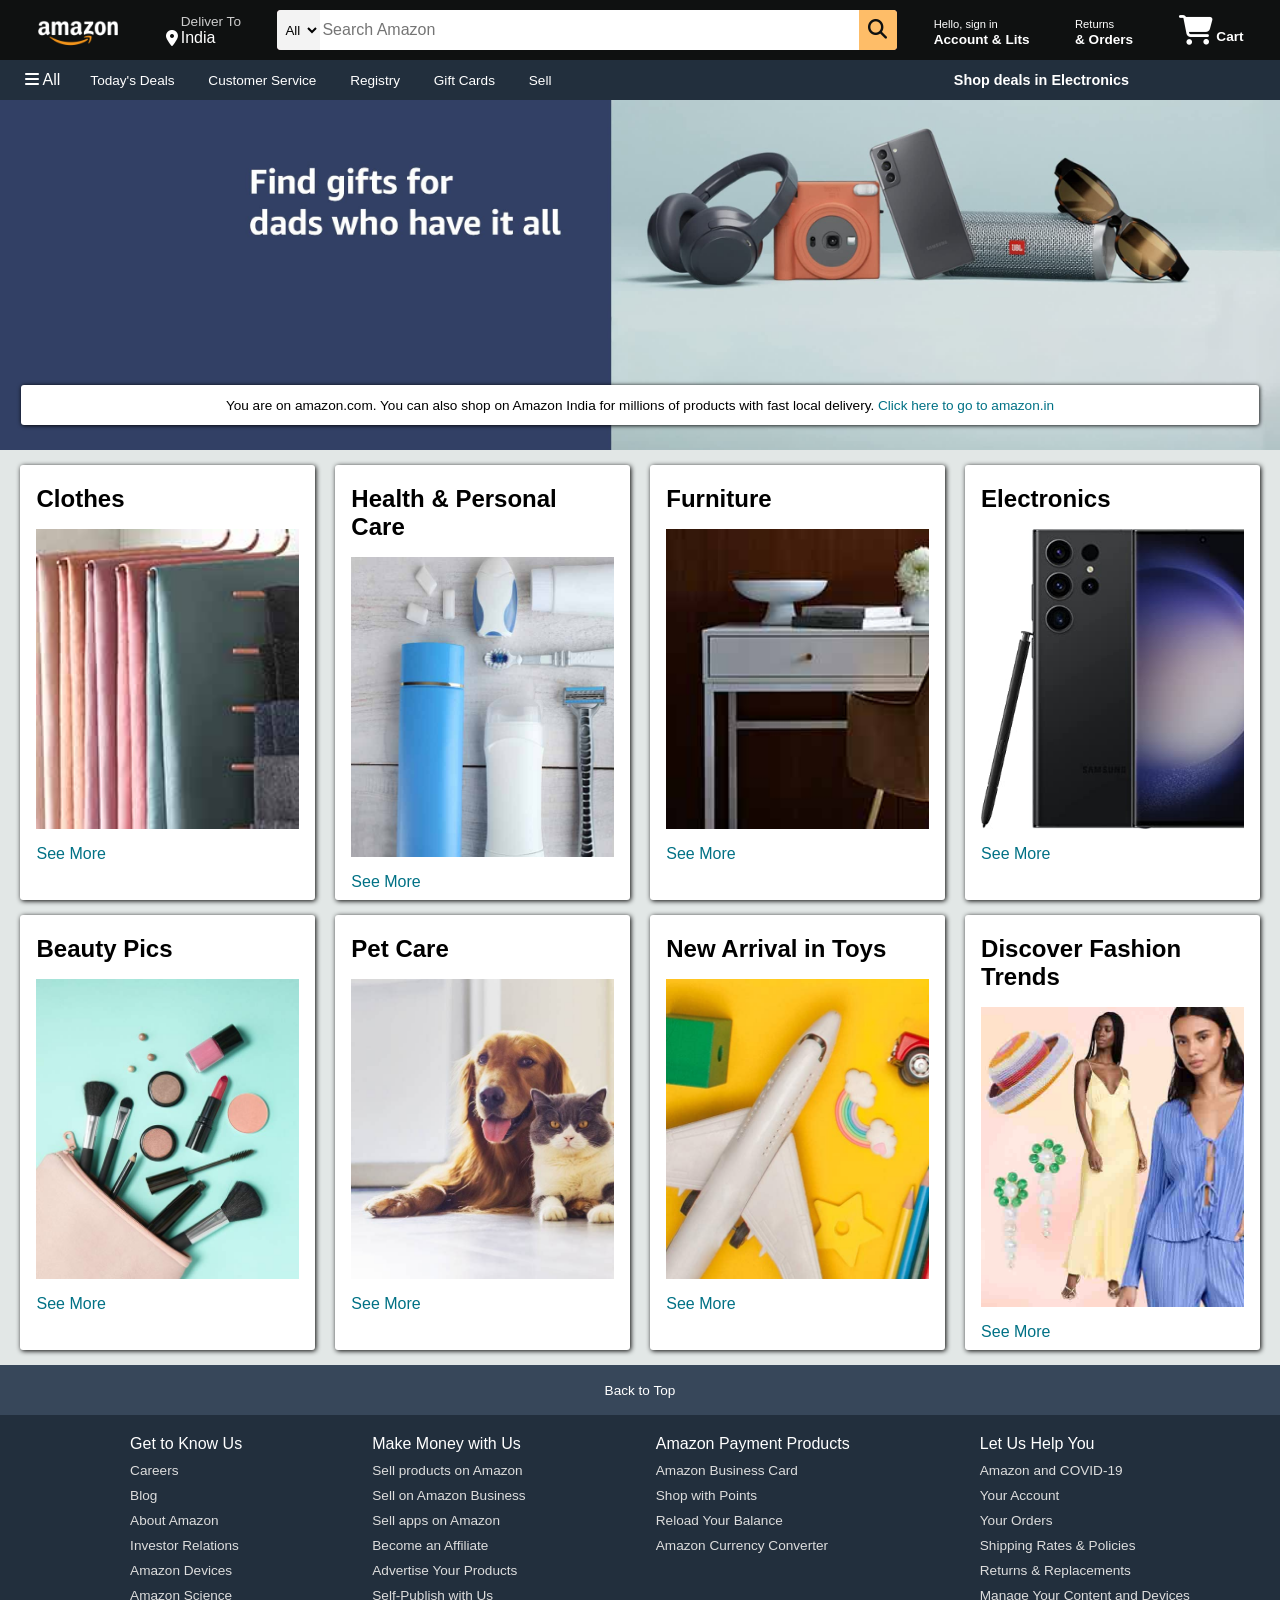
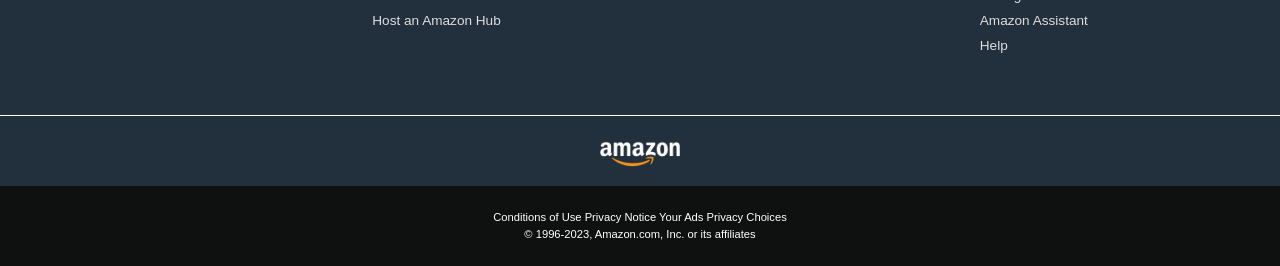
==== index.html @ 1b5a0511 "Seventh Project Amazon Clone" ====
<!DOCTYPE html>
<html lang="en">

<head>
    <meta charset="UTF-8">
    <link rel="icon" href="logoA.png">
    <meta name="viewport" content="width=device-width, initial-scale=1.0">
    <title>Amazon</title>
    <link rel="stylesheet" href="https://cdnjs.cloudflare.com/ajax/libs/font-awesome/6.4.2/css/all.min.css"
        integrity="sha512-z3gLpd7yknf1YoNbCzqRKc4qyor8gaKU1qmn+CShxbuBusANI9QpRohGBreCFkKxLhei6S9CQXFEbbKuqLg0DA=="
        crossorigin="anonymous" referrerpolicy="no-referrer" />
    <link rel="stylesheet" href="style.css">
</head>

<body>
      <header>
        <div class="navbar">

           <!-- box 1---------------------------- -->

            <div class="nav-logo border">
                <div class="logo"></div>
            </div>
            
            <!-- box 2----------------------------- -->

            <div class="nav-address border">
                <p class="add-first">Deliver To</p>
                <div class="add-icon">
                    <i class="fa-solid fa-location-dot"></i>
                    <p class="add-second">India</p>
                </div>
            </div>

             <!-- box 3--------------------------- -->

            <div class="nav-search">
                <select class="search-select">
                    <option>All</option>
                </select>
                <input placeholder="Search Amazon" class="search-input">
                <div class="search-icon">
                    <i class="fa-solid fa-magnifying-glass"></i>
                </div>
            </div>

             <!-- box 4------------------------------ -->

            <div class="nav-singin border">
                <p><span>Hello, sign in</span></p>
                <p class="nav-second">Account & Lits</p>
            </div>

             <!-- box 5---------------------------------- -->

            <div class="nav-return border">
                <p><span>Returns</span></p>
                <p class="nav-second">& Orders</p>
            </div>

             <!-- box 6------------------------------ -->

            <div class="nav-cart border">
                <i class="fa-solid fa-cart-shopping"></i>
                Cart
            </div>
        </div>

        <div class="panel">
            <div class="panel-all">
                <i class="fa-solid fa-bars"></i>
                 All
            </div>

            <div class="panel-ops">
                <p>Today's Deals</p>
                <p>Customer Service</p>
                <p>Registry</p>
                <p>Gift Cards</p>
                <p>Sell</p>
            </div>

            <div class="panel-deals">
                <p>Shop deals in Electronics</p>
            </div>
        </div>
      </header>

      <div class="hero-section">
        <div class="hero-msg">
            <p>You are on amazon.com. You can also shop on Amazon India for millions of products with fast local delivery. <a>Click here to go to amazon.in</a></p>
        </div>
      </div>

      <div class="shop-section">
        <div class="box1 box">
            <div class="box-content">
                <h2>Clothes</h2>
                <div class="box-img" style="background-image: url('box1_image.jpg');"></div>
                <p>See More</p>
            </div>
        </div>
        <div class="box2 box">
            <div class="box-content">
                <h2>Health & Personal Care</h2>
                <div class="box-img" style="background-image: url('box2_image.jpg');"></div>
                <p>See More</p>
            </div>
        </div>
        <div class="box3 box">
            <div class="box-content">
                <h2>Furniture</h2>
                <div class="box-img" style="background-image: url('box3_image.jpg');"></div>
                <p>See More</p>
            </div>
        </div>
        <div class="box4 box">
            <div class="box-content">
                <h2>Electronics</h2>
                <div class="box-img" style="background-image: url('box4_image.jpg');"></div>
                <p>See More</p>
            </div>
        </div>


        <div class="box1 box">
            <div class="box-content">
                <h2>Beauty Pics</h2>
                <div class="box-img" style="background-image: url('box5_image.jpg');"></div>
                <p>See More</p>
            </div>
        </div>
        <div class="box2 box">
            <div class="box-content">
                <h2>Pet Care</h2>
                <div class="box-img" style="background-image: url('box6_image.jpg');"></div>
                <p>See More</p>
            </div>
        </div>
        <div class="box3 box">
            <div class="box-content">
                <h2>New Arrival in Toys</h2>
                <div class="box-img" style="background-image: url('box7_image.jpg');"></div>
                <p>See More</p>
            </div>
        </div>
        <div class="box4 box">
            <div class="box-content">
                <h2>Discover Fashion Trends</h2>
                <div class="box-img" style="background-image: url('box8_image.jpg');"></div>
                <p>See More</p>
            </div>
        </div>
      </div>

      <footer>
        <div class="foot-panel1">
            Back to Top
        </div>

        <div class="foot-panel2">
            <ul>
                <p>Get to Know Us</p>
                <a>Careers</a>
                <a>Blog</a>
                <a>About Amazon</a>
                <a>Investor Relations</a>
                <a>Amazon Devices</a>
                <a>Amazon Science</a>
            </ul>

            <ul>
                <p>Make Money with Us</p>
                <a>Sell products on Amazon</a>
                <a>Sell on Amazon Business</a>
                <a>Sell apps on Amazon</a>
                <a>Become an Affiliate</a>
                <a>Advertise Your Products</a>
                <a>Self-Publish with Us</a>
                <a>Host an Amazon Hub</a>
            </ul>

            <ul>
                <p>Amazon Payment Products</p>
                <a>Amazon Business Card</a>
                <a>Shop with Points</a>
                <a>Reload Your Balance</a>
                <a>Amazon Currency Converter</a>
            </ul>

            <ul>
                <p>Let Us Help You</p>
                <a>Amazon and COVID-19</a>
                <a>Your Account</a>
                <a>Your Orders</a>
                <a>Shipping Rates & Policies</a>
                <a>Returns & Replacements</a>
                <a>Manage Your Content and Devices</a>
                <a>Amazon Assistant</a>
                <a>Help</a>
            </ul>
        </div>

        <div class="foot-panel3">
            <div class="logo"></div>
        </div>

        <div class="foot-panel4">
            <div class="passes">
                <a>Conditions of Use</a>
                <a>Privacy Notice</a>
                <a>Your Ads Privacy Choices</a>
            </div>

            <div class="copyright">
                © 1996-2023, Amazon.com, Inc. or its affiliates
            </div>
        </div>

      </footer>
</body>

</html>
---- style.css ----
*{
    margin: 0;
    font-family: Arial;
    border: border-box;
}

.navbar {
    height: 60px;
    background-color: #0f1111;
    color: white;
    display: flex;
    align-items: center;
    justify-content: space-evenly;
}

.nav-logo {
    height: 50px;
    width: 100px;
}

.logo {
    background-image: url("amazon_logo.png");
    background-size: cover;
    height: 50px;
    width: 100%;
}

.border {
    border: 1.5px solid transparent;
}

.border:hover{
    border: 1.5px solid white;
}


/* box 2 ******************************************************************/

.nav-address {
    padding: 8px;
}

.add-first{
    color: #cccccc;
    font-size: .85rem;
    margin-left: 15px;
}

.add-second {
    font-size: 1rem;
    margin-left: 3px;
}

.add-icon{
    display: flex;
    align-items: center;
}

/* /box 3 ************************************************************/

.nav-search{
    display: flex;
    justify-content: space-evenly;
    background-color: pink;
    width: 620px;
    height: 40px;
    border-radius: 4px;
}

.search-select{
    background-color: #f3f3f3;
    width: 50px;
    text-align: center;
    border-top-left-radius: 4px;
    border-bottom-left-radius: 4px;
    border: none;
}

.search-input{
    width: 100%;
    font-size: 1rem;
    border: none;
}

.search-icon{
    width: 45px;
    display: flex;
    align-items: center;
    justify-content: center;
    font-size: 1.2rem;
    background-color: #febd68;
    border-top-right-radius: 4px;
    border-bottom-right-radius: 4px;
    color: #0f1111;
}

.nav-search:hover{
    border: 2px solid orange;
}

/* box 4 ********************************************/

.nav-singin{
    padding: 8px;
}

span{
    font-size: .7rem;
}

.nav-second{
    font-size: .85rem;
    font-weight: 700;
}


/* box 6**********************************************/

.nav-return{
    padding: 8px;
}

/* box 6**********************************************/

.nav-cart i{
     font-size: 30px;
}

.nav-cart {
    font-size: .85rem;
    font-weight: 700;
    padding: 8px;
}


/* panel ****************************************** */

.panel{
    height: 40px;
    background-color: #222f3d;
    display: flex;
    color: white;
    align-items: center;
    /* justify-content: space-between; */
    padding-left: 25px;
}

.panel-ops p{
    display: inline;
    margin: 15px;
}

.panel-ops{
    width: 70%;
    font-size: .85rem;
    padding-left:15px;
}

.panel-deals{
     font-size: .9rem;
     font-weight: 700;
}


/* hero section ***************************************/

.hero-section{
    background-image: url("hero_image.jpg");
    background-size: cover;
    height: 350px;
    display: flex;
    justify-content: center;
    align-items: end;
}

.hero-msg{
    background-color: white;
    color: black;
    height: 40px;
    display: flex;
    align-items: center;
    justify-content: center;
    font-size: .85rem;
    width: 96.75%;
    margin-bottom: 25px;
    box-shadow: .5px .5px 4px black;
    border-radius: 3px;
}

.hero-msg a{
    color: #007185;
}


/* shop section******************************* */

.shop-section {
    display: flex;
    flex-wrap: wrap;
    justify-content: space-evenly;
    background-color: #e2e7e6;
}

.box{
    /* border: 2px solid black; */
    height: 400px;
    width: 23%;
    background-color: white;
    padding: 20px 0px 15px;
    margin-top: 15px;
    box-shadow: 1px 1px 5px black;
    border-radius: 3px;
}

.box-img{
    height: 300px;
    background-size: cover;
    margin-top: 1rem;
    margin-bottom: 1rem;
}

.box-content {
    margin-left: 1rem;
    margin-right: 1rem;
}

.box-content p{
    color: #007185;
}

/* footer panel ************************************* */

footer{
    margin-top: 15px;
}

.foot-panel1{
    background-color: #37475a;
    color: white;
    height: 50px;
    display: flex;
    justify-content: center;
    align-items: center;
    font-size: .85rem;
}


/* footer pane2 ************************************* */

.foot-panel2 {
    background-color: #222f3d;
    color: white;
    height: 300px;
    display: flex;
    justify-content: space-evenly;
}

ul{
    margin-top: 20px;
}

ul a{
    display: block;
    font-size: .85rem;
    margin-top: 10px;
    color: #dddddd;
}


/* footer pane3 ************************************* */

.foot-panel3{
    background-color: #222f3d;
    color: white;
    border-top: 0.5px solid white;
    height: 70px;
    display: flex;
    justify-content: center;
    align-items: center;
}

.logo{
    background-image: url("amazon_logo.png");
    background-size: cover;
    height: 50px;
    width: 100px;
}

/* footer pane4 ************************************* */

.foot-panel4{
    background-color: #0f1111;
    color: white;
    height: 80px;
    font-size: .7rem;
    text-align: center;
}

.passes{ 
    padding-top: 25px;
}

.copyright{
    padding-top: 5px;
}

/* body********************************************* */

body{
    background-color: #e2e7e6 ;
}
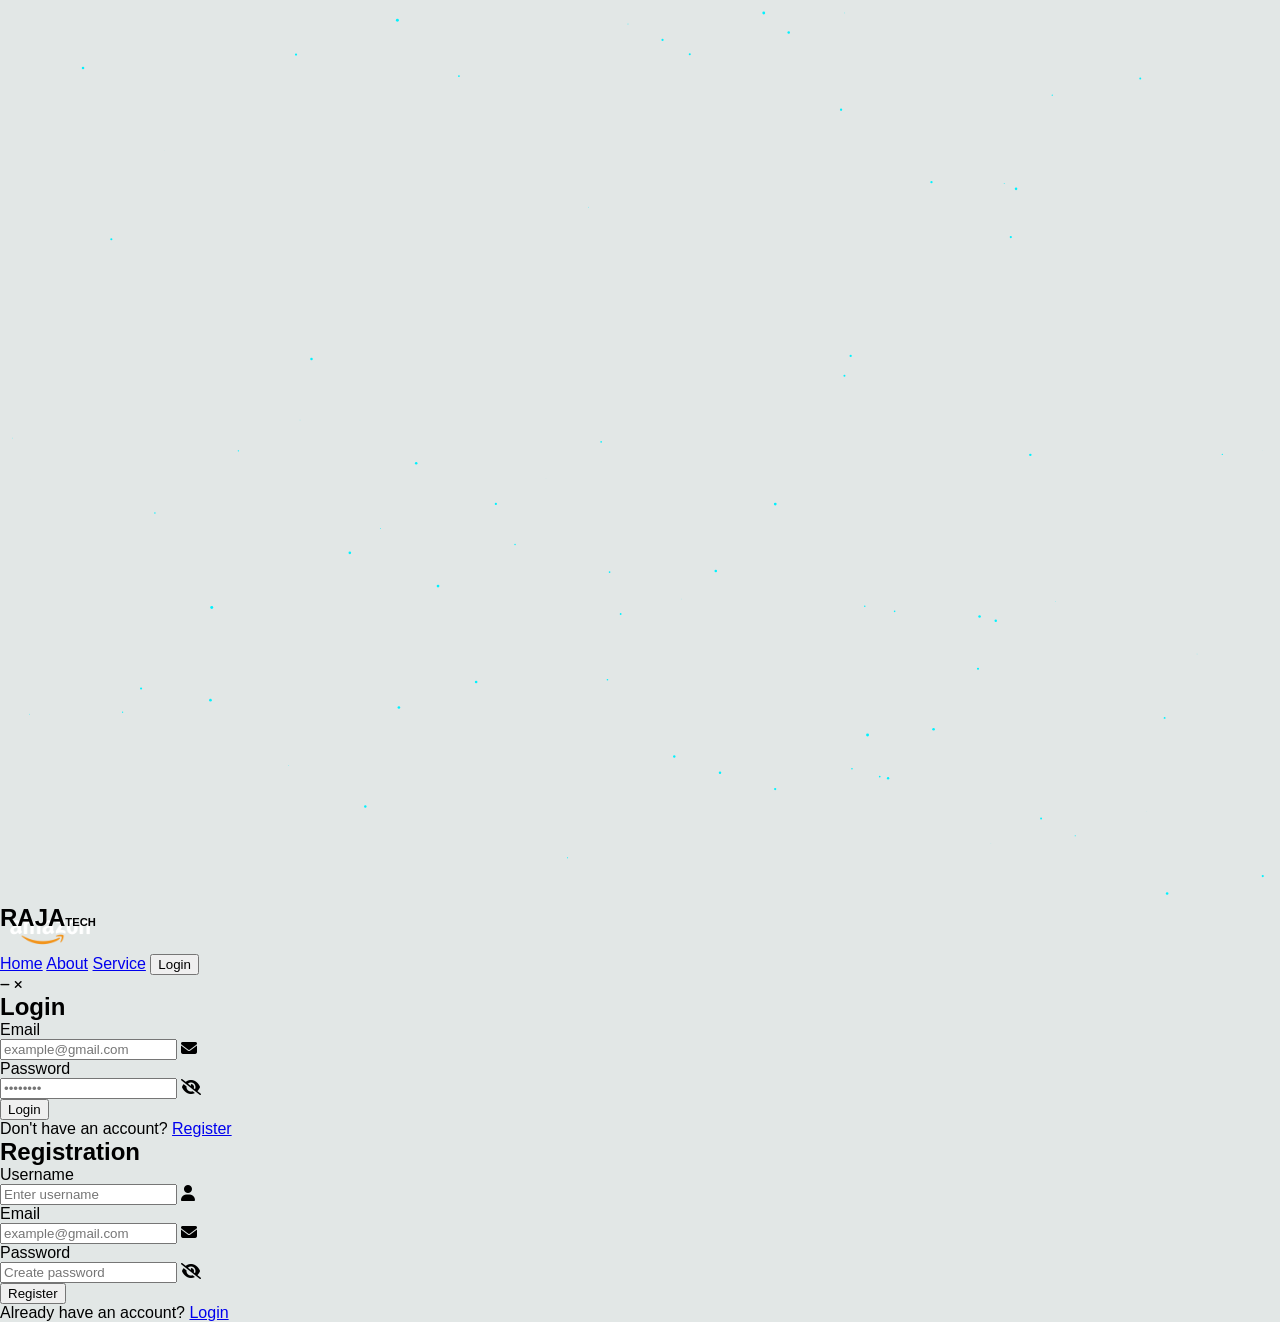
==== commit 27b01f99: "Add files via upload" ====
--- a/index.html
+++ b/index.html
@@ -1,223 +1,91 @@
 <!DOCTYPE html>
 <html lang="en">
-
 <head>
     <meta charset="UTF-8">
-    <link rel="icon" href="logoA.png">
     <meta name="viewport" content="width=device-width, initial-scale=1.0">
-    <title>Amazon</title>
-    <link rel="stylesheet" href="https://cdnjs.cloudflare.com/ajax/libs/font-awesome/6.4.2/css/all.min.css"
-        integrity="sha512-z3gLpd7yknf1YoNbCzqRKc4qyor8gaKU1qmn+CShxbuBusANI9QpRohGBreCFkKxLhei6S9CQXFEbbKuqLg0DA=="
-        crossorigin="anonymous" referrerpolicy="no-referrer" />
+    <title>Professional Tech Portal</title>
+    <link href="https://fonts.googleapis.com/css2?family=Poppins:wght@300;400;500;600;700&display=swap" rel="stylesheet">
+    <link rel="stylesheet" href="https://cdnjs.cloudflare.com/ajax/libs/font-awesome/6.4.0/css/all.min.css">
     <link rel="stylesheet" href="style.css">
 </head>
+<body>
 
-<body>
-      <header>
-        <div class="navbar">
+    <canvas id="particleCanvas"></canvas>
 
-           <!-- box 1---------------------------- -->
+    <header>
+        <h2 class="logo">RAJA<span>TECH</span></h2>
+        <nav class="navigation">
+            <a href="index.html">Home</a>
+            <a href="general.html">About</a>
+            <a href="general.html">Service</a>
+            <button class="btnLogin-popup">Login</button>
+        </nav>
+    </header>
 
-            <div class="nav-logo border">
-                <div class="logo"></div>
-            </div>
-            
-            <!-- box 2----------------------------- -->
+    <div class="wrapper">
+        <div class="window-controls">
+            <span class="icon-minimize"><i class="fa-solid fa-minus"></i></span>
+            <span class="icon-close"><i class="fa-solid fa-xmark"></i></span>
+        </div>
 
-            <div class="nav-address border">
-                <p class="add-first">Deliver To</p>
-                <div class="add-icon">
-                    <i class="fa-solid fa-location-dot"></i>
-                    <p class="add-second">India</p>
-                </div>
+        <div class="form-container">
+            <div class="form-box login">
+                <h2>Login</h2>
+                <form id="loginForm">
+                    <div class="input-group">
+                        <label>Email</label>
+                        <div class="field">
+                            <input type="email" id="logEmail" placeholder="example@gmail.com" required>
+                            <i class="fa-solid fa-envelope"></i>
+                        </div>
+                    </div>
+                    <div class="input-group">
+                        <label>Password</label>
+                        <div class="field">
+                            <input type="password" id="logPass" placeholder="••••••••" required>
+                            <i class="fa-solid fa-eye-slash toggle-password" data-target="logPass"></i>
+                        </div>
+                    </div>
+                    <button type="submit" class="btn">Login</button>
+                    <div class="login-register">
+                        <p>Don't have an account? <a href="profile.html" class="register-link">Register</a></p>
+                    </div>
+                </form>
             </div>
 
-             <!-- box 3--------------------------- -->
-
-            <div class="nav-search">
-                <select class="search-select">
-                    <option>All</option>
-                </select>
-                <input placeholder="Search Amazon" class="search-input">
-                <div class="search-icon">
-                    <i class="fa-solid fa-magnifying-glass"></i>
-                </div>
-            </div>
-
-             <!-- box 4------------------------------ -->
-
-            <div class="nav-singin border">
-                <p><span>Hello, sign in</span></p>
-                <p class="nav-second">Account & Lits</p>
-            </div>
-
-             <!-- box 5---------------------------------- -->
-
-            <div class="nav-return border">
-                <p><span>Returns</span></p>
-                <p class="nav-second">& Orders</p>
-            </div>
-
-             <!-- box 6------------------------------ -->
-
-            <div class="nav-cart border">
-                <i class="fa-solid fa-cart-shopping"></i>
-                Cart
+            <div class="form-box register">
+                <h2>Registration</h2>
+                <form id="regForm">
+                    <div class="input-group">
+                        <label>Username</label>
+                        <div class="field">
+                            <input type="text" id="regUser" placeholder="Enter username" required>
+                            <i class="fa-solid fa-user"></i>
+                        </div>
+                    </div>
+                    <div class="input-group">
+                        <label>Email</label>
+                        <div class="field">
+                            <input type="email" id="regEmail" placeholder="example@gmail.com" required>
+                            <i class="fa-solid fa-envelope"></i>
+                        </div>
+                    </div>
+                    <div class="input-group">
+                        <label>Password</label>
+                        <div class="field">
+                            <input type="password" id="regPass" placeholder="Create password" required>
+                            <i class="fa-solid fa-eye-slash toggle-password" data-target="regPass"></i>
+                        </div>
+                    </div>
+                    <button type="submit" class="btn">Register</button>
+                    <div class="login-register">
+                        <p>Already have an account? <a href="wlcmpage.html" class="login-link">Login</a></p>
+                    </div>
+                </form>
             </div>
         </div>
+    </div>
 
-        <div class="panel">
-            <div class="panel-all">
-                <i class="fa-solid fa-bars"></i>
-                 All
-            </div>
-
-            <div class="panel-ops">
-                <p>Today's Deals</p>
-                <p>Customer Service</p>
-                <p>Registry</p>
-                <p>Gift Cards</p>
-                <p>Sell</p>
-            </div>
-
-            <div class="panel-deals">
-                <p>Shop deals in Electronics</p>
-            </div>
-        </div>
-      </header>
-
-      <div class="hero-section">
-        <div class="hero-msg">
-            <p>You are on amazon.com. You can also shop on Amazon India for millions of products with fast local delivery. <a>Click here to go to amazon.in</a></p>
-        </div>
-      </div>
-
-      <div class="shop-section">
-        <div class="box1 box">
-            <div class="box-content">
-                <h2>Clothes</h2>
-                <div class="box-img" style="background-image: url('box1_image.jpg');"></div>
-                <p>See More</p>
-            </div>
-        </div>
-        <div class="box2 box">
-            <div class="box-content">
-                <h2>Health & Personal Care</h2>
-                <div class="box-img" style="background-image: url('box2_image.jpg');"></div>
-                <p>See More</p>
-            </div>
-        </div>
-        <div class="box3 box">
-            <div class="box-content">
-                <h2>Furniture</h2>
-                <div class="box-img" style="background-image: url('box3_image.jpg');"></div>
-                <p>See More</p>
-            </div>
-        </div>
-        <div class="box4 box">
-            <div class="box-content">
-                <h2>Electronics</h2>
-                <div class="box-img" style="background-image: url('box4_image.jpg');"></div>
-                <p>See More</p>
-            </div>
-        </div>
-
-
-        <div class="box1 box">
-            <div class="box-content">
-                <h2>Beauty Pics</h2>
-                <div class="box-img" style="background-image: url('box5_image.jpg');"></div>
-                <p>See More</p>
-            </div>
-        </div>
-        <div class="box2 box">
-            <div class="box-content">
-                <h2>Pet Care</h2>
-                <div class="box-img" style="background-image: url('box6_image.jpg');"></div>
-                <p>See More</p>
-            </div>
-        </div>
-        <div class="box3 box">
-            <div class="box-content">
-                <h2>New Arrival in Toys</h2>
-                <div class="box-img" style="background-image: url('box7_image.jpg');"></div>
-                <p>See More</p>
-            </div>
-        </div>
-        <div class="box4 box">
-            <div class="box-content">
-                <h2>Discover Fashion Trends</h2>
-                <div class="box-img" style="background-image: url('box8_image.jpg');"></div>
-                <p>See More</p>
-            </div>
-        </div>
-      </div>
-
-      <footer>
-        <div class="foot-panel1">
-            Back to Top
-        </div>
-
-        <div class="foot-panel2">
-            <ul>
-                <p>Get to Know Us</p>
-                <a>Careers</a>
-                <a>Blog</a>
-                <a>About Amazon</a>
-                <a>Investor Relations</a>
-                <a>Amazon Devices</a>
-                <a>Amazon Science</a>
-            </ul>
-
-            <ul>
-                <p>Make Money with Us</p>
-                <a>Sell products on Amazon</a>
-                <a>Sell on Amazon Business</a>
-                <a>Sell apps on Amazon</a>
-                <a>Become an Affiliate</a>
-                <a>Advertise Your Products</a>
-                <a>Self-Publish with Us</a>
-                <a>Host an Amazon Hub</a>
-            </ul>
-
-            <ul>
-                <p>Amazon Payment Products</p>
-                <a>Amazon Business Card</a>
-                <a>Shop with Points</a>
-                <a>Reload Your Balance</a>
-                <a>Amazon Currency Converter</a>
-            </ul>
-
-            <ul>
-                <p>Let Us Help You</p>
-                <a>Amazon and COVID-19</a>
-                <a>Your Account</a>
-                <a>Your Orders</a>
-                <a>Shipping Rates & Policies</a>
-                <a>Returns & Replacements</a>
-                <a>Manage Your Content and Devices</a>
-                <a>Amazon Assistant</a>
-                <a>Help</a>
-            </ul>
-        </div>
-
-        <div class="foot-panel3">
-            <div class="logo"></div>
-        </div>
-
-        <div class="foot-panel4">
-            <div class="passes">
-                <a>Conditions of Use</a>
-                <a>Privacy Notice</a>
-                <a>Your Ads Privacy Choices</a>
-            </div>
-
-            <div class="copyright">
-                © 1996-2023, Amazon.com, Inc. or its affiliates
-            </div>
-        </div>
-
-      </footer>
+    <script src="script.js"></script>
 </body>
-
-</html>+</html>
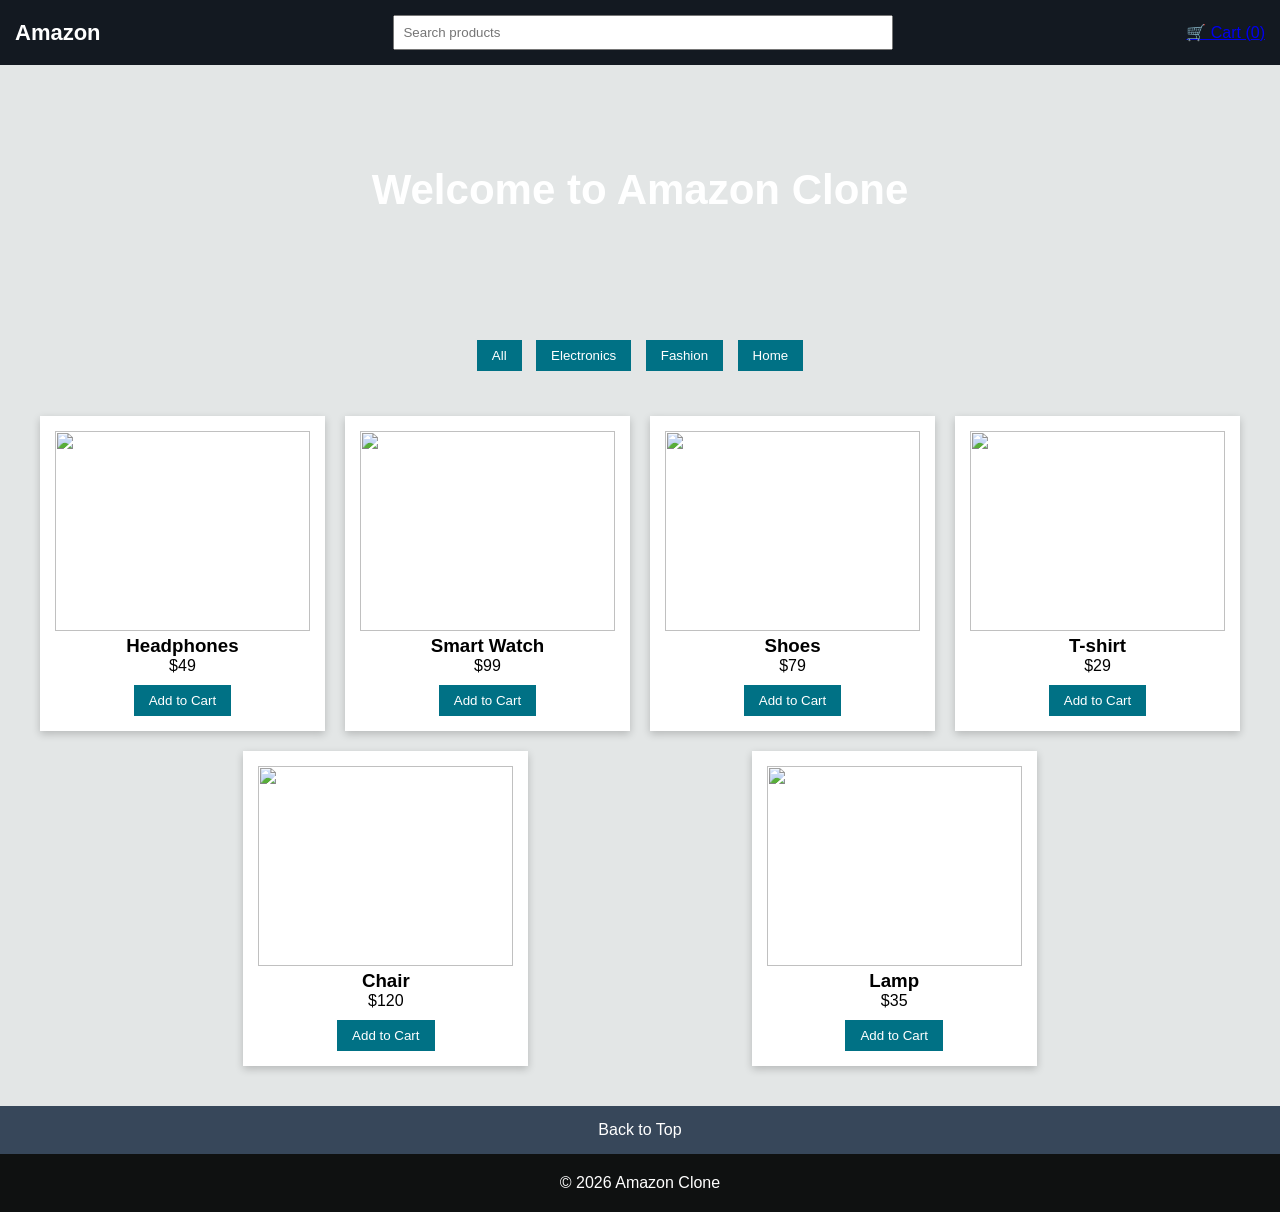
==== commit 12ed9531: "Update index.html" ====
--- a/index.html
+++ b/index.html
@@ -1,91 +1,104 @@
 <!DOCTYPE html>
-<html lang="en">
+<html>
+
 <head>
-    <meta charset="UTF-8">
-    <meta name="viewport" content="width=device-width, initial-scale=1.0">
-    <title>Professional Tech Portal</title>
-    <link href="https://fonts.googleapis.com/css2?family=Poppins:wght@300;400;500;600;700&display=swap" rel="stylesheet">
-    <link rel="stylesheet" href="https://cdnjs.cloudflare.com/ajax/libs/font-awesome/6.4.0/css/all.min.css">
-    <link rel="stylesheet" href="style.css">
+<meta charset="UTF-8">
+<meta name="viewport" content="width=device-width, initial-scale=1.0">
+<title>Amazon Clone</title>
+<link rel="stylesheet" href="style.css">
 </head>
+
 <body>
 
-    <canvas id="particleCanvas"></canvas>
+<header class="navbar">
 
-    <header>
-        <h2 class="logo">RAJA<span>TECH</span></h2>
-        <nav class="navigation">
-            <a href="index.html">Home</a>
-            <a href="general.html">About</a>
-            <a href="general.html">Service</a>
-            <button class="btnLogin-popup">Login</button>
-        </nav>
-    </header>
+<div class="logo">Amazon</div>
 
-    <div class="wrapper">
-        <div class="window-controls">
-            <span class="icon-minimize"><i class="fa-solid fa-minus"></i></span>
-            <span class="icon-close"><i class="fa-solid fa-xmark"></i></span>
-        </div>
+<input type="text" id="search" placeholder="Search products">
 
-        <div class="form-container">
-            <div class="form-box login">
-                <h2>Login</h2>
-                <form id="loginForm">
-                    <div class="input-group">
-                        <label>Email</label>
-                        <div class="field">
-                            <input type="email" id="logEmail" placeholder="example@gmail.com" required>
-                            <i class="fa-solid fa-envelope"></i>
-                        </div>
-                    </div>
-                    <div class="input-group">
-                        <label>Password</label>
-                        <div class="field">
-                            <input type="password" id="logPass" placeholder="••••••••" required>
-                            <i class="fa-solid fa-eye-slash toggle-password" data-target="logPass"></i>
-                        </div>
-                    </div>
-                    <button type="submit" class="btn">Login</button>
-                    <div class="login-register">
-                        <p>Don't have an account? <a href="profile.html" class="register-link">Register</a></p>
-                    </div>
-                </form>
-            </div>
+<div class="nav-right">
 
-            <div class="form-box register">
-                <h2>Registration</h2>
-                <form id="regForm">
-                    <div class="input-group">
-                        <label>Username</label>
-                        <div class="field">
-                            <input type="text" id="regUser" placeholder="Enter username" required>
-                            <i class="fa-solid fa-user"></i>
-                        </div>
-                    </div>
-                    <div class="input-group">
-                        <label>Email</label>
-                        <div class="field">
-                            <input type="email" id="regEmail" placeholder="example@gmail.com" required>
-                            <i class="fa-solid fa-envelope"></i>
-                        </div>
-                    </div>
-                    <div class="input-group">
-                        <label>Password</label>
-                        <div class="field">
-                            <input type="password" id="regPass" placeholder="Create password" required>
-                            <i class="fa-solid fa-eye-slash toggle-password" data-target="regPass"></i>
-                        </div>
-                    </div>
-                    <button type="submit" class="btn">Register</button>
-                    <div class="login-register">
-                        <p>Already have an account? <a href="wlcmpage.html" class="login-link">Login</a></p>
-                    </div>
-                </form>
-            </div>
-        </div>
-    </div>
+<a href="cart.html">🛒 Cart (<span id="cart-count">0</span>)</a>
 
-    <script src="script.js"></script>
+</div>
+
+</header>
+
+
+<div class="hero">
+<h2>Welcome to Amazon Clone</h2>
+</div>
+
+
+<div class="filter">
+
+<button onclick="filterProduct('all')">All</button>
+<button onclick="filterProduct('electronics')">Electronics</button>
+<button onclick="filterProduct('fashion')">Fashion</button>
+<button onclick="filterProduct('home')">Home</button>
+
+</div>
+
+
+<section class="products" id="product-list">
+
+<div class="product electronics">
+<img src="https://picsum.photos/200?1">
+<h3>Headphones</h3>
+<p>$49</p>
+<button onclick="addCart('Headphones',49)">Add to Cart</button>
+</div>
+
+<div class="product electronics">
+<img src="https://picsum.photos/200?2">
+<h3>Smart Watch</h3>
+<p>$99</p>
+<button onclick="addCart('Smart Watch',99)">Add to Cart</button>
+</div>
+
+<div class="product fashion">
+<img src="https://picsum.photos/200?3">
+<h3>Shoes</h3>
+<p>$79</p>
+<button onclick="addCart('Shoes',79)">Add to Cart</button>
+</div>
+
+<div class="product fashion">
+<img src="https://picsum.photos/200?4">
+<h3>T-shirt</h3>
+<p>$29</p>
+<button onclick="addCart('Tshirt',29)">Add to Cart</button>
+</div>
+
+<div class="product home">
+<img src="https://picsum.photos/200?5">
+<h3>Chair</h3>
+<p>$120</p>
+<button onclick="addCart('Chair',120)">Add to Cart</button>
+</div>
+
+<div class="product home">
+<img src="https://picsum.photos/200?6">
+<h3>Lamp</h3>
+<p>$35</p>
+<button onclick="addCart('Lamp',35)">Add to Cart</button>
+</div>
+
+</section>
+
+<footer>
+
+<div class="footer-top">
+Back to Top
+</div>
+
+<div class="footer-bottom">
+© 2026 Amazon Clone
+</div>
+
+</footer>
+
+<script src="script.js"></script>
+
 </body>
 </html>
--- a/style.css
+++ b/style.css
@@ -1,311 +1,152 @@
 *{
-    margin: 0;
-    font-family: Arial;
-    border: border-box;
+margin:0;
+padding:0;
+box-sizing:border-box;
+font-family:Arial;
 }
 
-.navbar {
-    height: 60px;
-    background-color: #0f1111;
-    color: white;
-    display: flex;
-    align-items: center;
-    justify-content: space-evenly;
+body{
+background:#e3e6e6;
 }
 
-.nav-logo {
-    height: 50px;
-    width: 100px;
-}
+/* NAVBAR */
 
-.logo {
-    background-image: url("amazon_logo.png");
-    background-size: cover;
-    height: 50px;
-    width: 100%;
-}
-
-.border {
-    border: 1.5px solid transparent;
-}
-
-.border:hover{
-    border: 1.5px solid white;
-}
-
-
-/* box 2 ******************************************************************/
-
-.nav-address {
-    padding: 8px;
-}
-
-.add-first{
-    color: #cccccc;
-    font-size: .85rem;
-    margin-left: 15px;
-}
-
-.add-second {
-    font-size: 1rem;
-    margin-left: 3px;
-}
-
-.add-icon{
-    display: flex;
-    align-items: center;
-}
-
-/* /box 3 ************************************************************/
-
-.nav-search{
-    display: flex;
-    justify-content: space-evenly;
-    background-color: pink;
-    width: 620px;
-    height: 40px;
-    border-radius: 4px;
-}
-
-.search-select{
-    background-color: #f3f3f3;
-    width: 50px;
-    text-align: center;
-    border-top-left-radius: 4px;
-    border-bottom-left-radius: 4px;
-    border: none;
-}
-
-.search-input{
-    width: 100%;
-    font-size: 1rem;
-    border: none;
-}
-
-.search-icon{
-    width: 45px;
-    display: flex;
-    align-items: center;
-    justify-content: center;
-    font-size: 1.2rem;
-    background-color: #febd68;
-    border-top-right-radius: 4px;
-    border-bottom-right-radius: 4px;
-    color: #0f1111;
-}
-
-.nav-search:hover{
-    border: 2px solid orange;
-}
-
-/* box 4 ********************************************/
-
-.nav-singin{
-    padding: 8px;
-}
-
-span{
-    font-size: .7rem;
-}
-
-.nav-second{
-    font-size: .85rem;
-    font-weight: 700;
-}
-
-
-/* box 6**********************************************/
-
-.nav-return{
-    padding: 8px;
-}
-
-/* box 6**********************************************/
-
-.nav-cart i{
-     font-size: 30px;
-}
-
-.nav-cart {
-    font-size: .85rem;
-    font-weight: 700;
-    padding: 8px;
-}
-
-
-/* panel ****************************************** */
-
-.panel{
-    height: 40px;
-    background-color: #222f3d;
-    display: flex;
-    color: white;
-    align-items: center;
-    /* justify-content: space-between; */
-    padding-left: 25px;
-}
-
-.panel-ops p{
-    display: inline;
-    margin: 15px;
-}
-
-.panel-ops{
-    width: 70%;
-    font-size: .85rem;
-    padding-left:15px;
-}
-
-.panel-deals{
-     font-size: .9rem;
-     font-weight: 700;
-}
-
-
-/* hero section ***************************************/
-
-.hero-section{
-    background-image: url("hero_image.jpg");
-    background-size: cover;
-    height: 350px;
-    display: flex;
-    justify-content: center;
-    align-items: end;
-}
-
-.hero-msg{
-    background-color: white;
-    color: black;
-    height: 40px;
-    display: flex;
-    align-items: center;
-    justify-content: center;
-    font-size: .85rem;
-    width: 96.75%;
-    margin-bottom: 25px;
-    box-shadow: .5px .5px 4px black;
-    border-radius: 3px;
-}
-
-.hero-msg a{
-    color: #007185;
-}
-
-
-/* shop section******************************* */
-
-.shop-section {
-    display: flex;
-    flex-wrap: wrap;
-    justify-content: space-evenly;
-    background-color: #e2e7e6;
-}
-
-.box{
-    /* border: 2px solid black; */
-    height: 400px;
-    width: 23%;
-    background-color: white;
-    padding: 20px 0px 15px;
-    margin-top: 15px;
-    box-shadow: 1px 1px 5px black;
-    border-radius: 3px;
-}
-
-.box-img{
-    height: 300px;
-    background-size: cover;
-    margin-top: 1rem;
-    margin-bottom: 1rem;
-}
-
-.box-content {
-    margin-left: 1rem;
-    margin-right: 1rem;
-}
-
-.box-content p{
-    color: #007185;
-}
-
-/* footer panel ************************************* */
-
-footer{
-    margin-top: 15px;
-}
-
-.foot-panel1{
-    background-color: #37475a;
-    color: white;
-    height: 50px;
-    display: flex;
-    justify-content: center;
-    align-items: center;
-    font-size: .85rem;
-}
-
-
-/* footer pane2 ************************************* */
-
-.foot-panel2 {
-    background-color: #222f3d;
-    color: white;
-    height: 300px;
-    display: flex;
-    justify-content: space-evenly;
-}
-
-ul{
-    margin-top: 20px;
-}
-
-ul a{
-    display: block;
-    font-size: .85rem;
-    margin-top: 10px;
-    color: #dddddd;
-}
-
-
-/* footer pane3 ************************************* */
-
-.foot-panel3{
-    background-color: #222f3d;
-    color: white;
-    border-top: 0.5px solid white;
-    height: 70px;
-    display: flex;
-    justify-content: center;
-    align-items: center;
+.navbar{
+background:#131921;
+color:white;
+display:flex;
+justify-content:space-between;
+align-items:center;
+padding:15px;
 }
 
 .logo{
-    background-image: url("amazon_logo.png");
-    background-size: cover;
-    height: 50px;
-    width: 100px;
+font-size:22px;
+font-weight:bold;
 }
 
-/* footer pane4 ************************************* */
-
-.foot-panel4{
-    background-color: #0f1111;
-    color: white;
-    height: 80px;
-    font-size: .7rem;
-    text-align: center;
+.navbar input{
+padding:8px;
+width:40%;
 }
 
-.passes{ 
-    padding-top: 25px;
+/* HERO */
+
+.hero{
+background:url("https://picsum.photos/1200/400");
+height:250px;
+display:flex;
+align-items:center;
+justify-content:center;
+color:white;
+font-size:28px;
 }
 
-.copyright{
-    padding-top: 5px;
+/* FILTER */
+
+.filter{
+text-align:center;
+padding:20px;
 }
 
-/* body********************************************* */
+.filter button{
+padding:8px 15px;
+margin:5px;
+border:none;
+background:#007185;
+color:white;
+cursor:pointer;
+}
 
-body{
-    background-color: #e2e7e6 ;
-}+/* PRODUCTS */
+
+.products{
+display:flex;
+flex-wrap:wrap;
+justify-content:space-evenly;
+padding:20px;
+}
+
+.product{
+width:23%;
+background:white;
+padding:15px;
+margin-bottom:20px;
+text-align:center;
+box-shadow:0 3px 8px rgba(0,0,0,0.2);
+transition:0.3s;
+}
+
+.product:hover{
+transform:scale(1.05);
+}
+
+.product img{
+width:100%;
+height:200px;
+object-fit:cover;
+}
+
+.product button{
+margin-top:10px;
+padding:8px 15px;
+background:#007185;
+color:white;
+border:none;
+cursor:pointer;
+}
+
+/* CART */
+
+.cart-container{
+width:60%;
+margin:30px auto;
+background:white;
+padding:20px;
+}
+
+.cart-item{
+display:flex;
+justify-content:space-between;
+margin-bottom:10px;
+}
+
+/* FOOTER */
+
+.footer-top{
+background:#37475a;
+color:white;
+text-align:center;
+padding:15px;
+}
+
+.footer-bottom{
+background:#0f1111;
+color:white;
+text-align:center;
+padding:20px;
+}
+
+/* TABLET */
+
+@media(max-width:992px){
+
+.product{
+width:45%;
+}
+
+}
+
+/* MOBILE */
+
+@media(max-width:600px){
+
+.product{
+width:90%;
+}
+
+.navbar input{
+display:none;
+}
+
+}
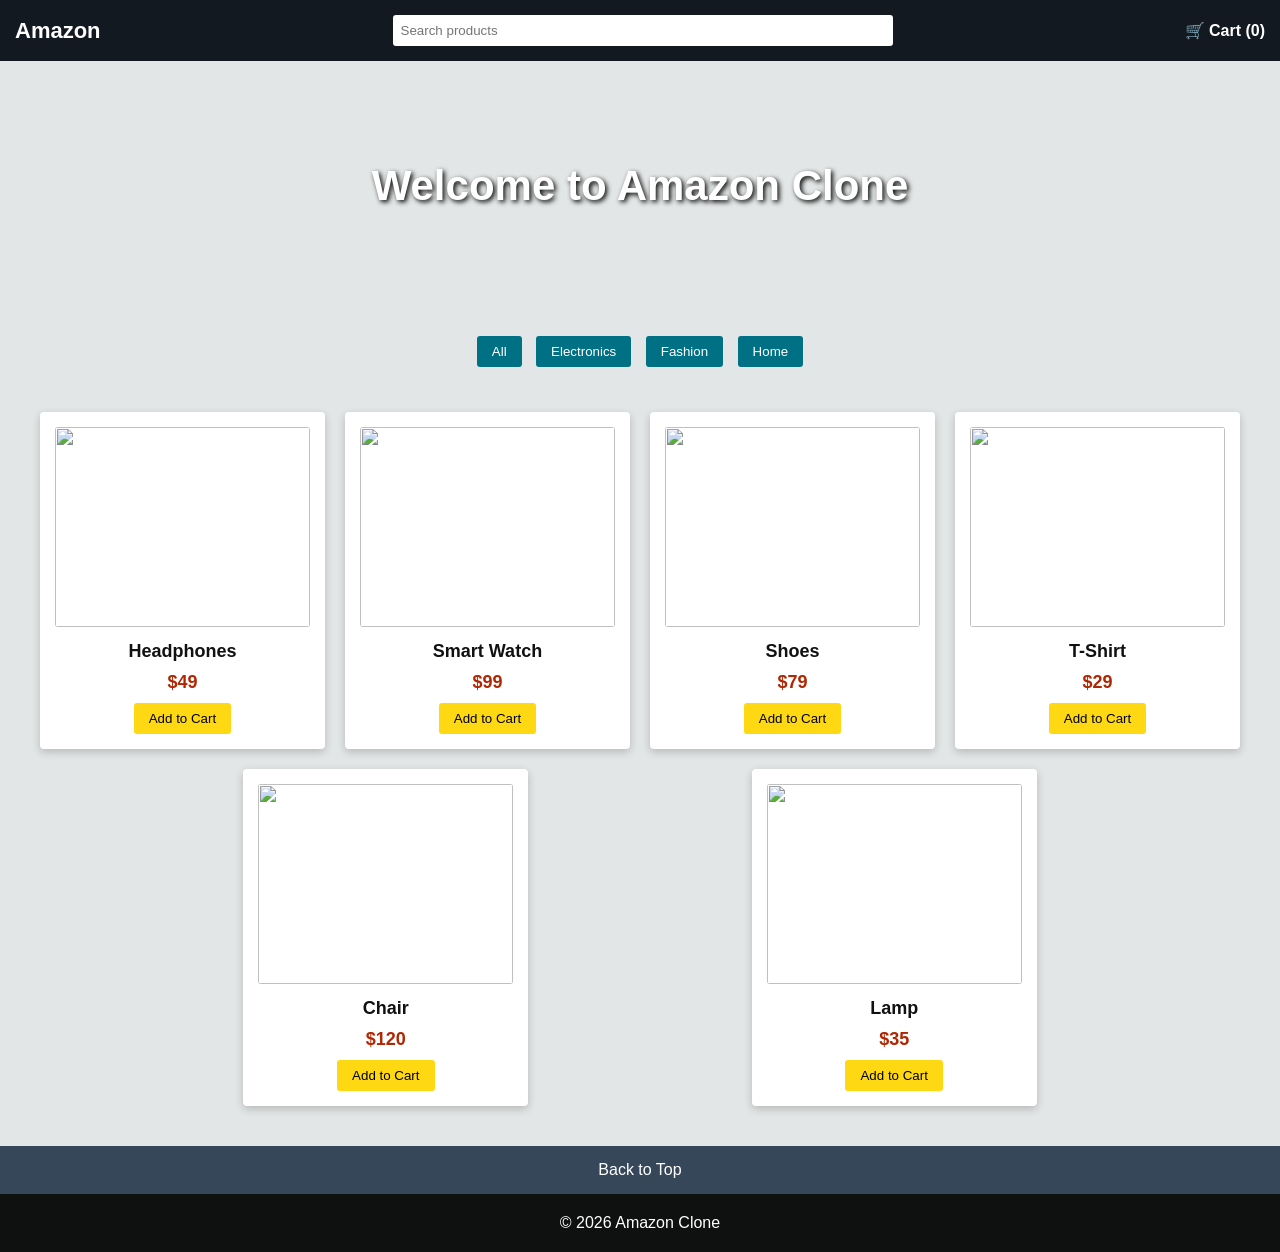
==== commit 32b17989: "Update index.html" ====
--- a/index.html
+++ b/index.html
@@ -1,5 +1,5 @@
 <!DOCTYPE html>
-<html>
+<html lang="en">
 
 <head>
 <meta charset="UTF-8">
@@ -16,14 +16,11 @@
 
 <input type="text" id="search" placeholder="Search products">
 
-<div class="nav-right">
-
+<div class="cart">
 <a href="cart.html">🛒 Cart (<span id="cart-count">0</span>)</a>
-
 </div>
 
 </header>
-
 
 <div class="hero">
 <h2>Welcome to Amazon Clone</h2>
@@ -40,7 +37,7 @@
 </div>
 
 
-<section class="products" id="product-list">
+<section class="products">
 
 <div class="product electronics">
 <img src="https://picsum.photos/200?1">
@@ -65,7 +62,7 @@
 
 <div class="product fashion">
 <img src="https://picsum.photos/200?4">
-<h3>T-shirt</h3>
+<h3>T-Shirt</h3>
 <p>$29</p>
 <button onclick="addCart('Tshirt',29)">Add to Cart</button>
 </div>
@@ -86,6 +83,7 @@
 
 </section>
 
+
 <footer>
 
 <div class="footer-top">
@@ -101,4 +99,4 @@
 <script src="script.js"></script>
 
 </body>
-</html>
+  </html>
--- a/style.css
+++ b/style.css
@@ -18,6 +18,8 @@
 justify-content:space-between;
 align-items:center;
 padding:15px;
+flex-wrap:wrap;
+gap:10px;
 }
 
 .logo{
@@ -28,6 +30,14 @@
 .navbar input{
 padding:8px;
 width:40%;
+border:none;
+border-radius:3px;
+}
+
+.cart a{
+color:white;
+text-decoration:none;
+font-weight:bold;
 }
 
 /* HERO */
@@ -40,6 +50,7 @@
 justify-content:center;
 color:white;
 font-size:28px;
+text-shadow:2px 2px 5px black;
 }
 
 /* FILTER */
@@ -56,6 +67,7 @@
 background:#007185;
 color:white;
 cursor:pointer;
+border-radius:3px;
 }
 
 /* PRODUCTS */
@@ -75,6 +87,7 @@
 text-align:center;
 box-shadow:0 3px 8px rgba(0,0,0,0.2);
 transition:0.3s;
+border-radius:4px;
 }
 
 .product:hover{
@@ -85,15 +98,28 @@
 width:100%;
 height:200px;
 object-fit:cover;
+border-radius:3px;
+}
+
+.product h3{
+font-size:18px;
+margin:10px 0;
+color:#111;
+}
+
+.product p{
+color:#B12704;
+font-size:18px;
+font-weight:bold;
 }
 
 .product button{
 margin-top:10px;
 padding:8px 15px;
-background:#007185;
-color:white;
+background:#ffd814;
 border:none;
 cursor:pointer;
+border-radius:3px;
 }
 
 /* CART */
@@ -103,12 +129,18 @@
 margin:30px auto;
 background:white;
 padding:20px;
+border-radius:5px;
 }
 
 .cart-item{
 display:flex;
 justify-content:space-between;
 margin-bottom:10px;
+}
+
+.cart-title{
+text-align:center;
+margin-top:20px;
 }
 
 /* FOOTER */
@@ -135,6 +167,10 @@
 width:45%;
 }
 
+.navbar input{
+width:60%;
+}
+
 }
 
 /* MOBILE */
@@ -146,7 +182,11 @@
 }
 
 .navbar input{
-display:none;
+width:100%;
+}
+
+.cart-container{
+width:90%;
 }
 
 }
